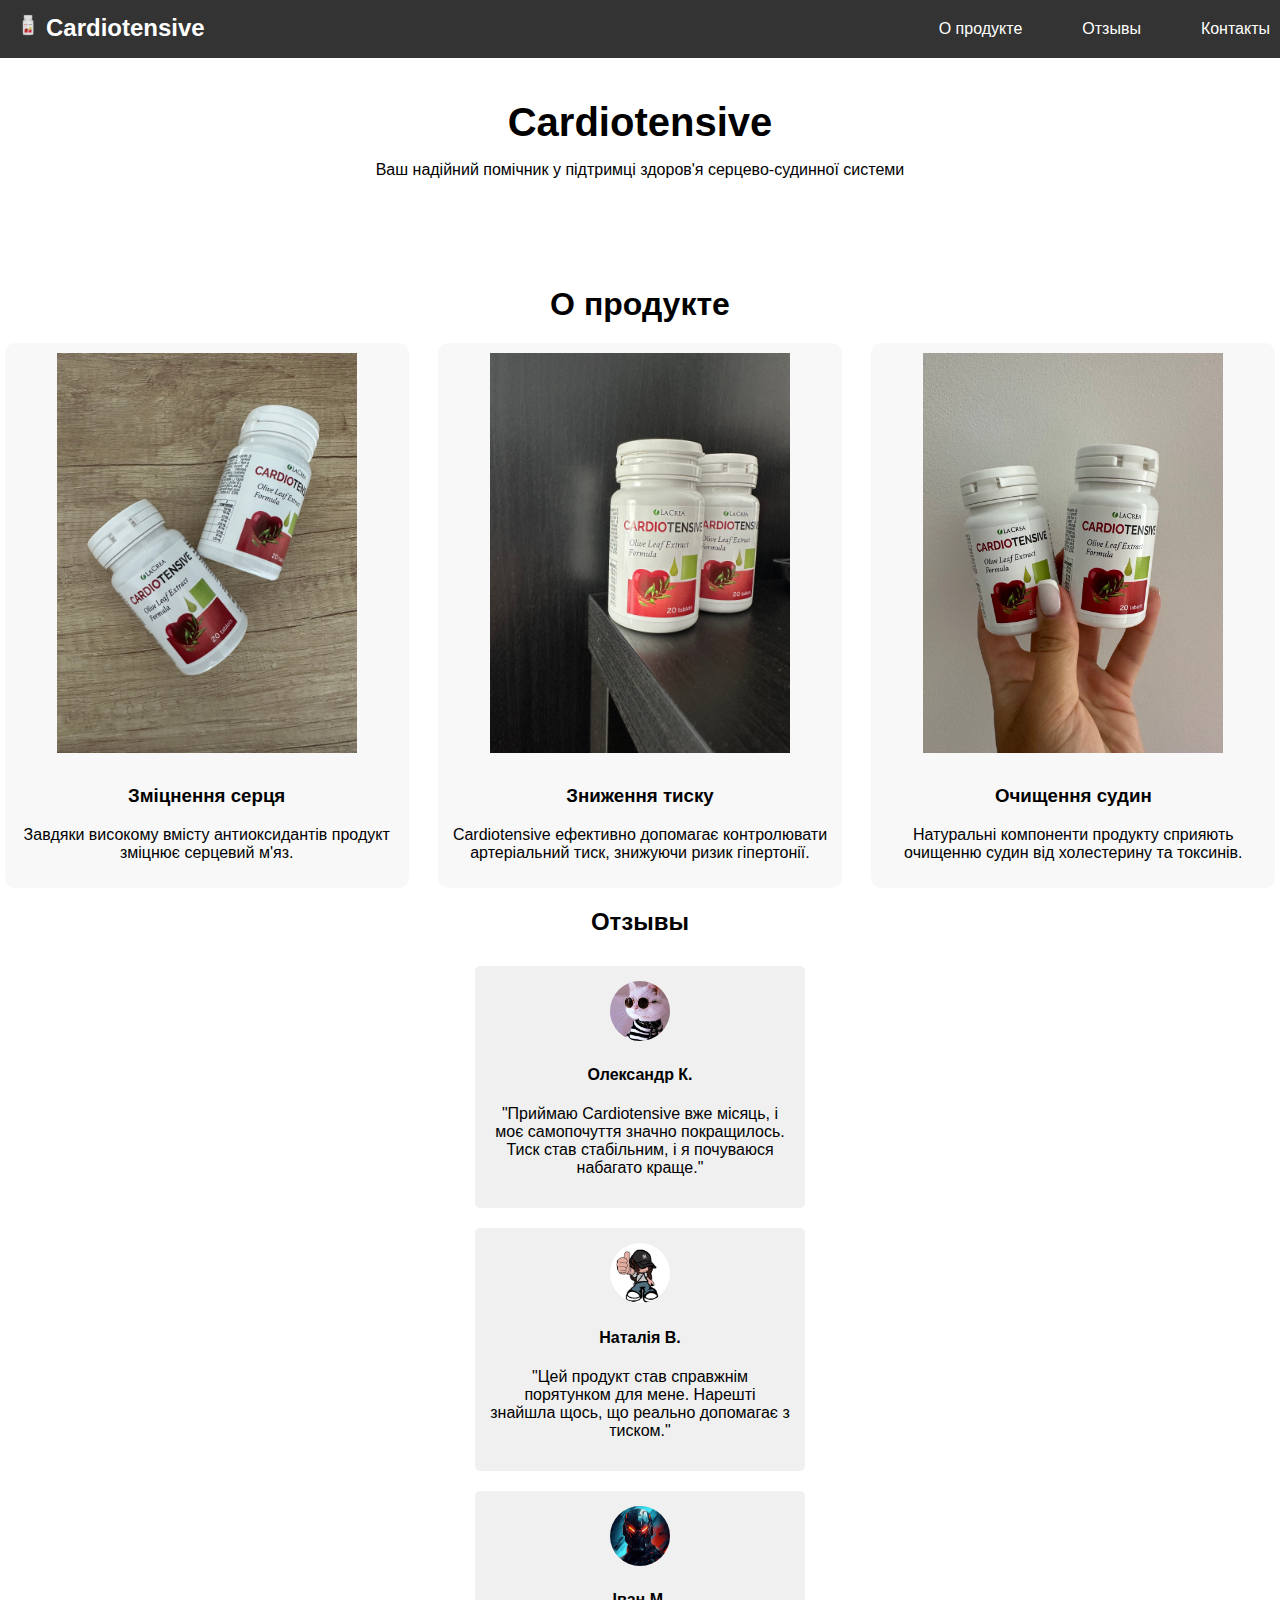
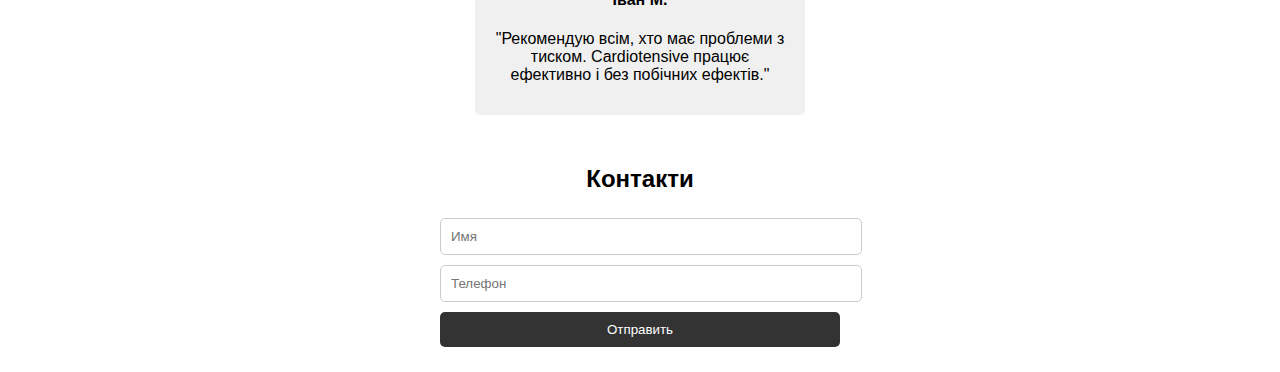
==== Cardiotensive/index.html @ 3c5ceaa3 "Addd first code" ====
<!DOCTYPE html>
<html lang="uk">

<head>
    <meta charset="UTF-8">
    <meta name="viewport" content="width=device-width, initial-scale=1.0">
    <title>Cardiotensive</title>
    <link rel="stylesheet" href="index.css">
</head>

<body>
    <div class="menu-toggle">&#9776;</div>
    <nav>
        <div class="nav-left">
            <img class="logo" src="img/logo.png" alt="Cardiotensive">
            <h2 class="logotext">Cardiotensive</h2>
        </div>
        <div class="nav-right">
            <a href="#product">О продукте</a>
            <a href="#reviews">Отзывы</a>
            <a href="#contact">Контакты</a>
        </div>
    </nav>
    <nav class="nav-mobile">
        <button class="menu-button" id="menu-toggle">
            <div class="bar"></div>
            <div class="bar"></div>
            <div class="bar"></div>
        </button>
        <div class="menu-content">
            <a class="a-mobile" href="#product">О продукте</a>
            <a class="a-mobile" href="#reviews">Отзывы</a>
            <a class="a-mobile" href="#contact">Контакты</a>
        </div>
    </nav>

    <script>
        document.querySelector('.logotext').addEventListener('click', function () {
            document.querySelector('.banner').scrollIntoView({
                behavior: 'smooth'
            });
        });
        document.getElementById('menu-toggle').addEventListener('click', function () {
            this.classList.toggle('active');
            document.querySelector('.menu-content').classList.toggle('show');
            const menuContent = document.querySelector('.menu-content');
            menuContent.classList.toggle('active');
            // Зміна відступу для банера
            const banner = document.querySelector('.banner');
            if (menuContent.classList.contains('show')) {
                banner.style.marginTop = menuContent.offsetHeight + 'px';
            } else {
                banner.style.marginTop = '0';
            }
        });
// JavaScript
// Використання класу для роботи з декількома посиланнями
document.querySelectorAll('.a-mobile').forEach(function (link) {
        link.addEventListener('click', function () {
            const menuToggle = document.querySelector('.menu-toggle');
            menuToggle.classList.toggle('active');
            document.querySelector('.menu-content').classList.toggle('show');
            const menuContent = document.querySelector('.menu-content');
            menuContent.classList.toggle('active');
            // Зміна відступу для банера
            const banner = document.querySelector('.banner');
            if (menuContent.classList.contains('show')) {
                banner.style.marginTop = menuContent.offsetHeight + 'px';
            } else {
                banner.style.marginTop = '0';
            }
        });
    });
    </script>

    <section class="banner">
        <h1>Cardiotensive</h1>
        <p>Ваш надійний помічник у підтримці здоров'я серцево-судинної системи</p>
    </section>

    <section id="product" class="section product-info">
        <h2>О продукте</h2>
        <div class="product-info-container">
            <div class="block">
                <img src="img/icon1.jpg" alt="Icon 1">
                <h3>Зміцнення серця</h3>
                <p>Завдяки високому вмісту антиоксидантів продукт зміцнює серцевий м'яз.</p>
            </div>
            <div class="block">
                <img src="img/icon2.jpg" alt="Icon 2">
                <h3>Зниження тиску</h3>
                <p>Cardiotensive ефективно допомагає контролювати артеріальний тиск, знижуючи ризик гіпертонії.</p>
            </div>
            <div class="block">
                <img src="img/icon3.jpeg" alt="Icon 3">
                <h3>Очищення судин</h3>
                <p>Натуральні компоненти продукту сприяють очищенню судин від холестерину та токсинів.</p>
            </div>
        </div>
    </section>


    <section id="reviews" class="section reviews">
        <h2>Отзывы</h2>
        <div class="review-card">
            <img src="img/user1.jpg" alt="User 1">
            <h4>Олександр К.</h4>
            <p>"Приймаю Cardiotensive вже місяць, і моє самопочуття значно покращилось. Тиск став стабільним, і я
                почуваюся набагато краще."</p>
        </div>
        <div class="review-card">
            <img src="img/user2.jpg" alt="User 2">
            <h4>Наталія В.</h4>
            <p>"Цей продукт став справжнім порятунком для мене. Нарешті знайшла щось, що реально допомагає з тиском."
            </p>
        </div>
        <div class="review-card">
            <img src="img/user3.jpg" alt="User 3">
            <h4>Іван М.</h4>
            <p>"Рекомендую всім, хто має проблеми з тиском. Cardiotensive працює ефективно і без побічних ефектів."</p>
        </div>
    </section>

    <section id="contact" class="section form-container">
        <h2>Контакти</h2>
        <form action="thank-you.html" method="post">
            <input type="text" name="name" placeholder="Имя" required>
            <input type="tel" name="phone" placeholder="Телефон" required>
            <button type="submit">Отправить</button>
        </form>
    </section>

    <!-- Thank You Page -->
    <div id="thank-you" style="display:none;">
        <section class="section">
            <h2>Спасибо!</h2>
            <p>Ваша заявка успішно прийнята. Оператор скоро зв'яжеться з вами.</p>
        </section>
    </div>

    <script>
        document.querySelector('.menu-toggle').addEventListener('click', function () {
            document.querySelector('nav').classList.toggle('active');
        });
    </script>
</body>

</html>
---- Cardiotensive/index.css ----
body {
    font-family: Arial, sans-serif;
    margin: 0;
    padding: 0;
    box-sizing: border-box;
    transition: padding-top 0.3s ease; /* Додаємо плавний перехід */
    padding-top: 0; /* Початкове значення відступу */
}

.menu-content.show ~ body {
    padding-top: 150px; /* Відступ зверху для body, коли меню відкрите */
}
header {
    text-align: center;
    padding: 10px;
    background: #f8f8f8;
    border-bottom: 1px solid #ddd;
}
header img {
    max-width: 150px;
    height: auto;
}
nav {
    position: fixed; /* Закріплює меню */
    width: 100%; /* Ширина меню на всю сторінку */
    display: flex;
    justify-content: space-between; /* Розподіл елементів між краями контейнера */
    background: #333;
    padding: 10px;
}
.nav-left {
    display: flex;
}
.nav-left .logo{
    max-height: 30px;
    height: auto;
}
/* Текст логотипу */
nav .logotext {
    margin: 0;
    font-size: 1.5em; /* Розмір шрифту для тексту логотипу */
    transform: translateY(10%); /* Піднімає заголовок на 50% від його висоти */
    color: white;
}
.nav-right {
    display: flex;
    align-items: center; /* Вирівнює посилання по вертикалі по центру */
}
.nav-right a {
    margin-left: 20px; /* Відступи між посиланнями */
    color: white;
    text-decoration: none;
    padding: 10px 20px;
    display: block;
}
nav a:hover {
    background: #c57d7d;
}
.nav-right .menu-button {
    display: none; /* Приховуємо кнопку за замовчуванням */
}
.menu-toggle {
    display: none;
    cursor: pointer;
    color: white;
    font-size: 24px;
    padding: 10px;
}
.banner {
    top: 100px;
    background-size: cover;
    text-align: center;
    color: rgb(0, 0, 0);
    padding: 60px 20px;
}

.banner h1 {
    margin: 0;
    font-size: 2.5em;
    margin-top: 40px; /* Відступ зверху для банера */
}

.banner p {
    margin-bottom: 20px; /* Відступ між параграфом і наступним елементом, якщо потрібно */
}
/* Заголовок секції */
.product-info h2 {
    text-align: center;
    font-size: 2em;
    margin-bottom: 20px; /* Відступ під заголовком */
}

/* Контейнер для блоків з інформацією про продукт */
.product-info-container {
    display: flex;
    justify-content: space-around;
    flex-wrap: wrap;
    gap: 20px; /* Відстань між блоками */
}

/* Стиль для кожного блоку */
.product-info .block {
    flex: 1;
    max-width: 30%;
    text-align: center;
    padding: 10px;
    background: #f8f8f8;
    border-radius: 10px;
}

/* Зображення в блоках */
.product-info .block img {
    max-width: 300px;
    height: auto;
    margin-bottom: 10px;
}
.reviews {
    display: flex;
    flex-direction: column;
    align-items: center;
}
.review-card {
    background: #f0f0f0;
    border-radius: 5px;
    margin: 10px;
    padding: 15px;
    width: 80%;
    max-width: 300px;
    text-align: center;
}
.review-card img {
    border-radius: 50%;
    width: 60px;
    height: 60px;
    object-fit: cover;
}
.form-container {
    text-align: center;
    padding: 20px;
}
.form-container form {
    max-width: 400px;
    margin: 0 auto;
}
.form-container input,
.form-container button {
    width: 100%;
    padding: 10px;
    margin: 5px 0;
    border: 1px solid #ccc;
    border-radius: 5px;
}
.form-container button {
    background: #333;
    color: white;
    border: none;
    cursor: pointer;
}
.form-container button:hover {
    background: #555;
}
.nav-mobile{
    display:none;
}

/* Оновлені стилі для адаптивності */
@media (max-width: 768px) {
    .product-info-container {
        flex-direction: column;
        align-items: center;
    }
    .product-info .block {
        max-width: 90%;
    }
}
/* Mobile Styles */
@media (max-width: 768px) {
    .menu-toggle {
        display: block;
    }
    nav {
        display: none;
        flex-direction: column;
        align-items: center;
    }
    nav.active {
        display: flex;
    }
    .product-info {
        flex-direction: column;
    }
    .review-card {
        width: 90%;
    }
}
/* Медіазапит для екранів з шириною менше 768px */
@media screen and (max-width: 768px) {
    .nav-mobile {
        display: block; /* Показуємо кнопку при малих екранах */
        top: 0; /* Додає явний відступ зверху для фіксованого позиціонування */
    }
}
/* Основний стиль для кнопки */
.menu-button {
    background: none;
    border: none;
    cursor: pointer;
    padding: 10px;
    display: flex;
    flex-direction: column;
    justify-content: right;
    position: relative;
    left: 80%; /* Відступ справа */
    z-index: 1000; /* Щоб кнопка була поверх інших елементів */
}

.menu-button .bar {
    width: 30px;
    height: 3px;
    background: #ab8c8c;
    margin: 5px 0;
    transition: all 0.3s ease;
}
.menu-content {
    display: none;
    flex-direction: column;
}
.menu-content.active {
    display: flex;
    flex-direction: column;
}
.menu-content a {
    margin-bottom: 10px; /* Додатковий відступ між елементами */
    font-size: 2em;
    color: white;
    text-decoration: none;
    padding: 10px 20px;
    position: relative;
    left: 5%;
}

/* Анімація для перетворення кнопки */
.menu-button.active .bar:nth-child(1) {
    transform: rotate(-45deg);
    margin: 0;
}

.menu-button.active .bar:nth-child(2) {
    opacity: 0;
}

.menu-button.active .bar:nth-child(3) {
    transform: rotate(45deg);
    margin: 0;
}
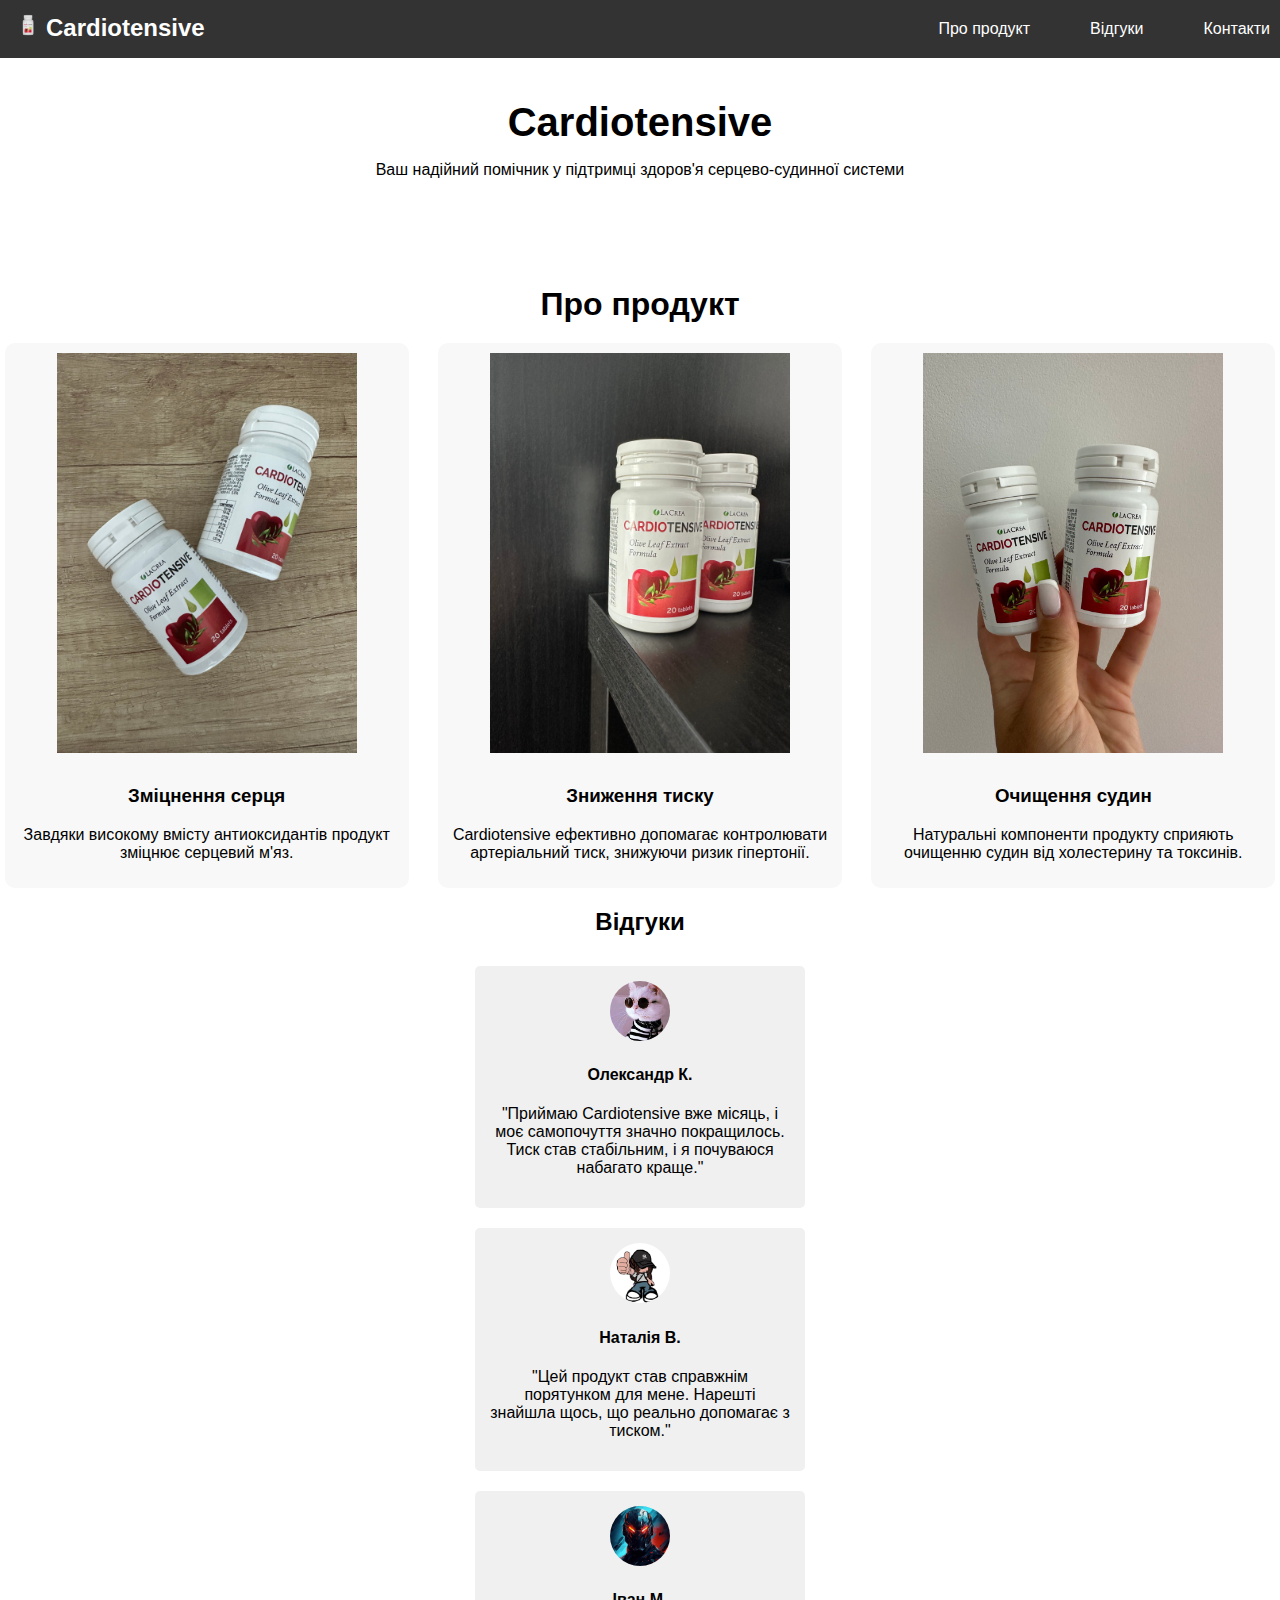
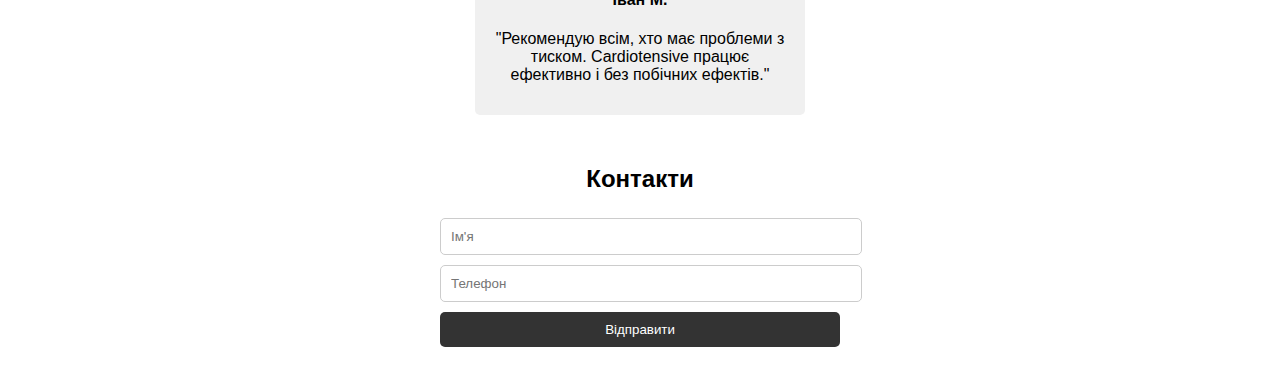
==== commit fba024dd: "add mobile menu" ====
--- a/Cardiotensive/index.html
+++ b/Cardiotensive/index.html
@@ -9,140 +9,109 @@
 </head>
 
 <body>
+    <!-- Menu toggle button for small screens -->
     <div class="menu-toggle">&#9776;</div>
+
+    <!-- Main navigation -->
     <nav>
         <div class="nav-left">
+            <!-- Logo and brand name -->
             <img class="logo" src="img/logo.png" alt="Cardiotensive">
             <h2 class="logotext">Cardiotensive</h2>
         </div>
         <div class="nav-right">
-            <a href="#product">О продукте</a>
-            <a href="#reviews">Отзывы</a>
-            <a href="#contact">Контакты</a>
-        </div>
-    </nav>
-    <nav class="nav-mobile">
-        <button class="menu-button" id="menu-toggle">
-            <div class="bar"></div>
-            <div class="bar"></div>
-            <div class="bar"></div>
-        </button>
-        <div class="menu-content">
-            <a class="a-mobile" href="#product">О продукте</a>
-            <a class="a-mobile" href="#reviews">Отзывы</a>
-            <a class="a-mobile" href="#contact">Контакты</a>
+            <!-- Navigation links -->
+            <a href="#product">Про продукт</a>
+            <a href="#reviews">Відгуки</a>
+            <a href="#contact">Контакти</a>
         </div>
     </nav>
 
-    <script>
-        document.querySelector('.logotext').addEventListener('click', function () {
-            document.querySelector('.banner').scrollIntoView({
-                behavior: 'smooth'
-            });
-        });
-        document.getElementById('menu-toggle').addEventListener('click', function () {
-            this.classList.toggle('active');
-            document.querySelector('.menu-content').classList.toggle('show');
-            const menuContent = document.querySelector('.menu-content');
-            menuContent.classList.toggle('active');
-            // Зміна відступу для банера
-            const banner = document.querySelector('.banner');
-            if (menuContent.classList.contains('show')) {
-                banner.style.marginTop = menuContent.offsetHeight + 'px';
-            } else {
-                banner.style.marginTop = '0';
-            }
-        });
-// JavaScript
-// Використання класу для роботи з декількома посиланнями
-document.querySelectorAll('.a-mobile').forEach(function (link) {
-        link.addEventListener('click', function () {
-            const menuToggle = document.querySelector('.menu-toggle');
-            menuToggle.classList.toggle('active');
-            document.querySelector('.menu-content').classList.toggle('show');
-            const menuContent = document.querySelector('.menu-content');
-            menuContent.classList.toggle('active');
-            // Зміна відступу для банера
-            const banner = document.querySelector('.banner');
-            if (menuContent.classList.contains('show')) {
-                banner.style.marginTop = menuContent.offsetHeight + 'px';
-            } else {
-                banner.style.marginTop = '0';
-            }
-        });
-    });
-    </script>
+    <!-- Mobile navigation -->
+    <nav class="nav-mobile">
+        <div class="nav-left-mobile">
+            <!-- Logo and brand name -->
+            <img class="logo" src="img/logo.png" alt="Cardiotensive">
+            <h2 class="logotext">Cardiotensive</h2>
+        </div>
+        <div class="nav-right-mobile">
+            <!-- Toggle button for mobile menu -->
+            <button class="menu-button" id="menu-toggle">
+                <div class="bar"></div>
+                <div class="bar"></div>
+                <div class="bar"></div>
+            </button>
+        </div>
+        <div class="menu-content">
+            <!-- Mobile navigation links -->
+            <a class="a-mobile" href="#product">Про продукт</a>
+            <a class="a-mobile" href="#reviews">Відгуки</a>
+            <a class="a-mobile" href="#contact">Контакти</a>
+        </div>
+    </nav>
 
+    <!-- Main banner section -->
     <section class="banner">
         <h1>Cardiotensive</h1>
         <p>Ваш надійний помічник у підтримці здоров'я серцево-судинної системи</p>
     </section>
 
+    <!-- Product information section -->
     <section id="product" class="section product-info">
-        <h2>О продукте</h2>
+        <h2>Про продукт</h2>
         <div class="product-info-container">
             <div class="block">
-                <img src="img/icon1.jpg" alt="Icon 1">
+                <img src="img/icon1.jpg" alt="Іконка 1">
                 <h3>Зміцнення серця</h3>
                 <p>Завдяки високому вмісту антиоксидантів продукт зміцнює серцевий м'яз.</p>
             </div>
             <div class="block">
-                <img src="img/icon2.jpg" alt="Icon 2">
+                <img src="img/icon2.jpg" alt="Іконка 2">
                 <h3>Зниження тиску</h3>
                 <p>Cardiotensive ефективно допомагає контролювати артеріальний тиск, знижуючи ризик гіпертонії.</p>
             </div>
             <div class="block">
-                <img src="img/icon3.jpeg" alt="Icon 3">
+                <img src="img/icon3.jpeg" alt="Іконка 3">
                 <h3>Очищення судин</h3>
                 <p>Натуральні компоненти продукту сприяють очищенню судин від холестерину та токсинів.</p>
             </div>
         </div>
     </section>
 
-
+    <!-- Customer reviews section -->
     <section id="reviews" class="section reviews">
-        <h2>Отзывы</h2>
+        <h2>Відгуки</h2>
         <div class="review-card">
-            <img src="img/user1.jpg" alt="User 1">
+            <img src="img/user1.jpg" alt="Користувач 1">
             <h4>Олександр К.</h4>
             <p>"Приймаю Cardiotensive вже місяць, і моє самопочуття значно покращилось. Тиск став стабільним, і я
                 почуваюся набагато краще."</p>
         </div>
         <div class="review-card">
-            <img src="img/user2.jpg" alt="User 2">
+            <img src="img/user2.jpg" alt="Користувач 2">
             <h4>Наталія В.</h4>
             <p>"Цей продукт став справжнім порятунком для мене. Нарешті знайшла щось, що реально допомагає з тиском."
             </p>
         </div>
         <div class="review-card">
-            <img src="img/user3.jpg" alt="User 3">
+            <img src="img/user3.jpg" alt="Користувач 3">
             <h4>Іван М.</h4>
             <p>"Рекомендую всім, хто має проблеми з тиском. Cardiotensive працює ефективно і без побічних ефектів."</p>
         </div>
     </section>
 
+    <!-- Contact form section -->
     <section id="contact" class="section form-container">
         <h2>Контакти</h2>
-        <form action="thank-you.html" method="post">
-            <input type="text" name="name" placeholder="Имя" required>
-            <input type="tel" name="phone" placeholder="Телефон" required>
-            <button type="submit">Отправить</button>
+        <form action="pages/thank-you-page/thank-you.html" method="post">
+            <input type="text" name="name" placeholder="Ім'я" required>
+            <input type="tel" name="phone" placeholder="Телефон" required pattern="[0-9]+"
+                title="Введіть, будь ласка, лише цифри">
+            <button type="submit">Відправити</button>
         </form>
     </section>
 
-    <!-- Thank You Page -->
-    <div id="thank-you" style="display:none;">
-        <section class="section">
-            <h2>Спасибо!</h2>
-            <p>Ваша заявка успішно прийнята. Оператор скоро зв'яжеться з вами.</p>
-        </section>
-    </div>
-
-    <script>
-        document.querySelector('.menu-toggle').addEventListener('click', function () {
-            document.querySelector('nav').classList.toggle('active');
-        });
-    </script>
+    <script src="index.js"></script>
 </body>
 
 </html>--- a/Cardiotensive/index.css
+++ b/Cardiotensive/index.css
@@ -161,6 +161,7 @@
 }
 .nav-mobile{
     display:none;
+    justify-content: space-between; /* Розподіл елементів між краями контейнера */
 }
 
 /* Оновлені стилі для адаптивності */
@@ -173,6 +174,32 @@
         max-width: 90%;
     }
 }
+/* Лівий блок: логотип і текст */
+.nav-left-mobile {
+    display: flex;
+    align-items: center;
+    position: relative;
+    top:20px;
+}
+
+/* Лого */
+.nav-left-mobile .logo {
+    max-height: 30px;
+    margin-right: 10px;
+}
+
+/* Текст логотипа */
+.nav-left-mobile .logotext {
+    color: white;
+    font-size: 1.5em;
+}
+
+/* Правий блок: кнопка меню */
+.nav-right-mobile {
+    display: flex;
+    align-items: center;
+}
+
 /* Mobile Styles */
 @media (max-width: 768px) {
     .menu-toggle {
@@ -192,14 +219,12 @@
     .review-card {
         width: 90%;
     }
-}
-/* Медіазапит для екранів з шириною менше 768px */
-@media screen and (max-width: 768px) {
     .nav-mobile {
         display: block; /* Показуємо кнопку при малих екранах */
         top: 0; /* Додає явний відступ зверху для фіксованого позиціонування */
     }
 }
+
 /* Основний стиль для кнопки */
 .menu-button {
     background: none;
@@ -211,6 +236,7 @@
     justify-content: right;
     position: relative;
     left: 80%; /* Відступ справа */
+    top:-20px;
     z-index: 1000; /* Щоб кнопка була поверх інших елементів */
 }
 
@@ -254,4 +280,3 @@
     margin: 0;
 }
 
-
